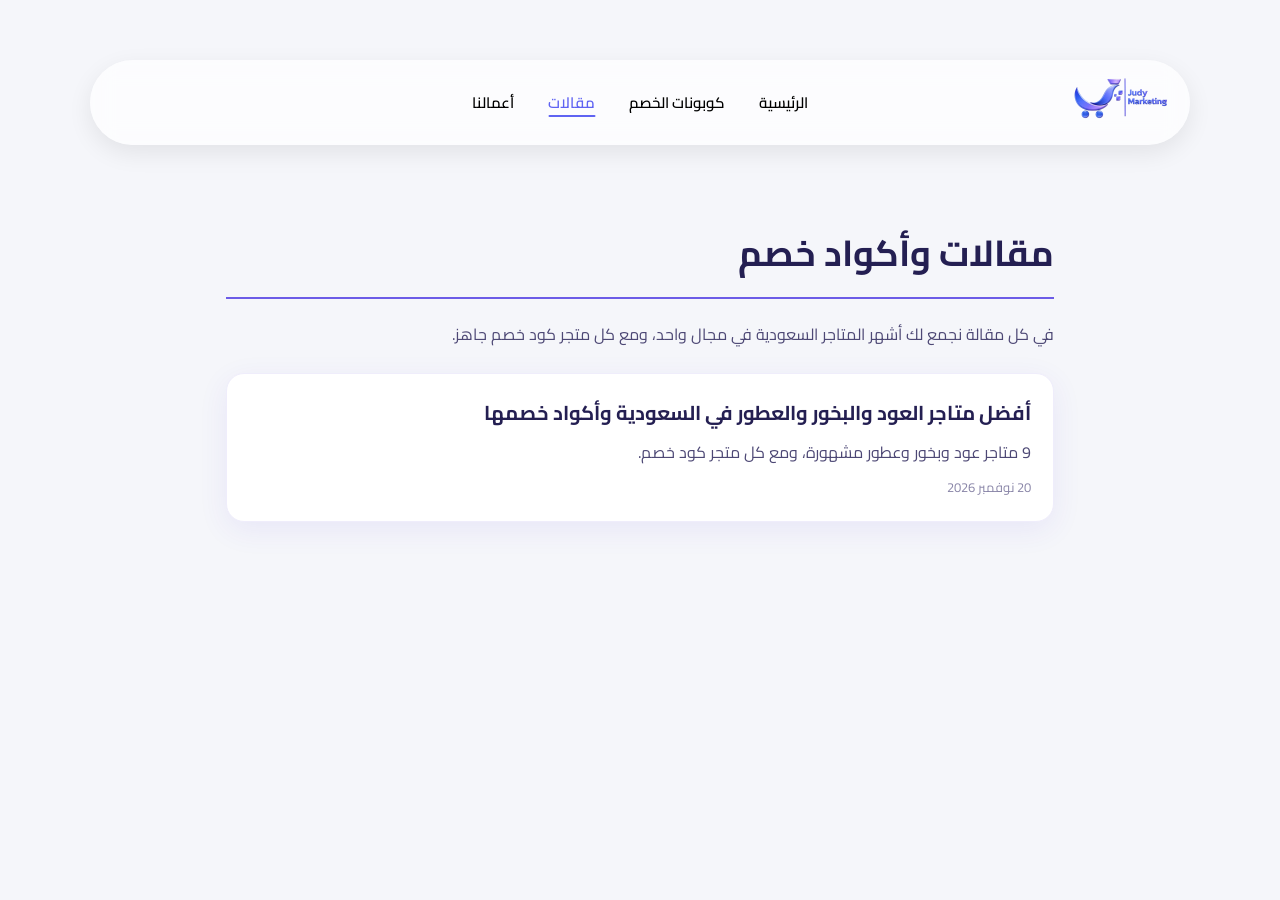
==== articles/index.html @ 6822280d "Article CTA to the 499 SAR basic store design package; articles list page and nav link Co-Authored-B" ====
<!DOCTYPE html>
<html lang="ar" dir="rtl">

<head>
    <meta charset="UTF-8">
    <meta name="viewport" content="width=device-width, initial-scale=1.0">
    <title>مقالات وأكواد خصم لأشهر المتاجر السعودية | Judy Marketing</title>
    <meta name="description" content="مقالات تجمع أشهر المتاجر السعودية في كل مجال، ومع كل متجر كود خصم جاهز.">
    <link rel="canonical" href="https://coupons.judymarketing.com/articles/">
    <link rel="icon" type="image/png" href="../assets/images/favicon.png">
    <link href="https://fonts.googleapis.com/css2?family=Cairo:wght@400;600;700;800&display=swap" rel="stylesheet">
    <link rel="stylesheet" href="../assets/css/style.css">
    <style>
        .list { max-width: 860px; margin: 0 auto; padding: 110px 16px 50px; }
        .list h1 { text-align: right; color: #241f52; font-size: clamp(26px, 4.4vw, 36px); }
        .list > p { color: #4d4875; margin: 0 0 24px; }
        .post { display: block; text-decoration: none; background: #fff; border-radius: 18px; padding: 20px 22px; margin: 14px 0; border: 1px solid #efedfb; box-shadow: 0 8px 30px rgba(72, 52, 212, .08); transition: transform .15s; }
        .post:hover { transform: translateY(-2px); }
        .post h2 { margin: 0 0 6px; font-size: 20px; color: #241f52; }
        .post p { margin: 0; color: #4d4875; }
        .post span { display: inline-block; margin-top: 8px; font-size: 13px; color: #8a86a8; }
    </style>
</head>

<body>
    <header class="navbar" id="navbar">
        <div class="nav-container">
            <a href="https://judymarketing.com" class="logo" aria-label="Judy Marketing">
                <img src="../assets/images/judy-logo.webp" alt="Judy Marketing">
            </a>
            <nav class="nav-links" aria-label="التنقل الرئيسي">
                <a href="https://judymarketing.com">الرئيسية</a>
                <a href="https://coupons.judymarketing.com/">كوبونات الخصم</a>
                <a href="https://coupons.judymarketing.com/articles/" class="active">مقالات</a>
                <a href="https://judy-portfolio-nine.vercel.app">أعمالنا</a>
            </nav>
        </div>
    </header>

    <main class="list">
        <h1>مقالات وأكواد خصم</h1>
        <p>في كل مقالة نجمع لك أشهر المتاجر السعودية في مجال واحد، ومع كل متجر كود خصم جاهز.</p>
        <!-- ARTICLES (newest first; the scheduled task adds new ones right below this line) -->
        <a class="post" href="oud/">
            <h2>أفضل متاجر العود والبخور والعطور في السعودية وأكواد خصمها</h2>
            <p>9 متاجر عود وبخور وعطور مشهورة، ومع كل متجر كود خصم.</p>
            <span>20 نوفمبر 2026</span>
        </a>
    </main>
</body>

</html>
---- assets/css/style.css ----
* {
    box-sizing: border-box;
    font-family: 'Cairo', sans-serif;
}
:root {
  --primary: #5f63f2;
  --primary-dark: #4d45d8;
  --primary-light: #eef0ff;
  --secondary: #6bbef2;
  --accent: #cbb8ff;
  --text: #1f2850;
  --muted: #66708c;
  --white: #ffffff;
  --surface: #F5F6FA;
  --border: #e9ebf5;
  --shadow: 0 16px 45px rgba(78, 77, 160, 0.10);
  --shadow-hover: 0 24px 55px rgba(78, 77, 160, 0.17);
}
html {
  scroll-behavior: smooth;
}
body {
    margin: 0;
    background: #f5f6fa;
      --sb-track-color: #dfe6e9;
  --sb-thumb-color: #6c5ce7;
  --sb-size: 4px;
}

body::-webkit-scrollbar {
  width: var(--sb-size);
}

body::-webkit-scrollbar-track {
  background: var(--sb-track-color);
  border-radius: 3px;
}

body::-webkit-scrollbar-thumb {
  background: var(--sb-thumb-color);
  border-radius: 3px;
}
a {
    text-decoration: none;
    color: inherit;
}
.container {
    max-width: 1100px;
    margin: auto;
    padding: 20px;
}
/* adv */
.top-banner {
    width: 100%;
    background: linear-gradient(100deg, var(--primary), #7b6cf6);
    color: white;
    display: flex;
    justify-content: center;
    align-items: center;
    gap: 15px;
    padding: 8px;
    font-size: 14px;
    position: sticky;
    top: 0;
    z-index: 2000;
}
.top-banner > span {
  display: flex;
  align-items: center;
  gap: 8px;
}
.whatsapp-btn {
  display: inline-flex;
  align-items: center;
  gap: 7px;
  padding: 7px 16px;
  background: #25D366;
  border-radius: 999px;
  font-weight: 700;
  transition: 0.25s ease;
}

.whatsapp-btn:hover {
  background: var(--white);
  color: var(--primary-dark);
  transform: translateY(-2px);
}



@media (max-width: 820px) {
  .top-banner {
    font-size: 12px;
  }
}

@media (max-width: 650px) {

  .top-banner {
    gap: 7px;
    padding: 9px 12px;
  }
  .top-banner > span {
    text-align: center;
  }
}

/* Navbar */
.navbar {
    position: sticky;
    top: 60px;
    z-index: 1000;
    width: 100%;
    transition: 0.3s ease;
}

/* Container */
.nav-container {
    max-width: 1100px;
    margin: auto;
    padding: 8px 20px;
    border-radius: 50px;
    display: grid;
    grid-template-columns: 1fr auto 1fr;
    align-items: center;
    background: rgba(255,255,255,0.7);
    backdrop-filter: blur(12px);
    box-shadow: 0 8px 25px rgba(0,0,0,0.08);
}

.logo img {
  width: 100px;
  max-height: 66px;
  object-fit: contain;
}

.nav-links {
  display: flex;
  align-items: center;
  justify-content: center;
  gap: 34px;
}

.nav-links a {
  font-size: 15px;
  font-weight: 600;
  position: relative;
  padding-block: 20px;
  transition: 0.25s ease;
}

.nav-links a::after {
  content: "";
  position: absolute;
  right: 50%;
  bottom: 20px;
  width: 0;
  height: 2px;
  border-radius: 10px;
  background: var(--primary);
  transform: translateX(50%);
  transition: 0.25s ease;
}

.nav-links a:hover,
.nav-links a.active {
  color: var(--primary);
}

.nav-links a:hover::after,
.nav-links a.active::after {
  width: 100%;
}


/* Responsive */
@media (max-width: 1050px) {
  .nav-links {
    gap: 20px;
  }
}

@media (max-width: 820px) {

  .nav-container {
    grid-template-columns: auto 1fr auto;
  }


}

@media (max-width: 650px) {
  .nav-container {
    width: min(100% - 24px, 1180px);
  }

  .nav-container {
    min-height: 70px;
    gap: 10px;
  }

  .logo img {
    width: 90px;
  }
  .nav-links a {
    font-size: 12px;
    font-weight: 500;
  }
}
/* Scroll effect */
.navbar.scrolled .nav-container {
    background: rgba(255,255,255,0.95);
    box-shadow: 0 10px 30px rgba(0,0,0,0.12);
}

/* Mobile */
@media (max-width: 600px) {
    .back-btn {
        font-size: 12px;
        padding: 6px 12px;
    }
}
/* Start Hero */


/* HERO */
.hero{
  padding: 40px 0;
  position: relative;
  overflow: hidden;
}

/* soft background shape like image */
.hero::before{
  content: "";
  position: absolute;
  width: 600px;
  height: 600px;
  background: radial-gradient(circle, #ede9fe, transparent 70%);
  top: 0;
  left: 0;
  z-index: -1;
}

.hero .container {
    display: flex;
    justify-content: space-between;
    align-items: center;
    gap: 50px;
    flex-wrap: wrap;
}

/* TEXT SIDE */
.hero-text{
  flex: 1;
}

.badge{
  background: #ede9fe;
  color: #6d28d9;
  padding: 6px 14px;
  border-radius: 20px;
  font-size: 13px;
}

.hero h1{
  font-size: 42px;
  margin: 20px 0;
  color: #111;
  line-height: 1.4;
}

.hero h1 span{
  color: #6d28d9;
  display: block;
}

.hero-text p{
  color: #666;
  line-height: 1.7;
}

/* BUTTONS */
.hero .buttons{
  margin-top: 20px;
}

.hero .btn{
  padding: 12px 18px;
  border-radius: 10px;
  text-decoration: none;
  margin-left: 10px;
  display: inline-block;
  font-weight: bold;
}

.hero .primary{
  background: #6d28d9;
  color: white;
}

.hero .secondary{
  border: 1px solid #ddd;
  color: #333;
  background-color: white;
}

/* STATS */
.hero .stats{
  margin-top: 25px;
  display: flex;
  gap: 15px;
  font-size: 14px;
  color: #777;
}

/* CARDS */
.hero-cards{
  display: flex;
  gap: 20px;
  position: relative;
}

.hero-cards::before {
  content: "";
  position: absolute;

  top: -120px;
  right: -120px;

  width: 550px;
  height: 550px;

  background: url('../images/bg-effects.png') no-repeat center;
  background-size: contain;

  opacity: 0.7;
  z-index: 0;
  pointer-events: none;
}
.hero .card{
  width: 235px;
  background: white;
  border-radius: 18px;
  padding: 15px;
  box-shadow: 0 10px 25px rgba(0,0,0,0.08);
  text-align: center;
  transform: rotate(-2deg);
  position: relative;
  z-index: 1;
}

.hero .card:nth-child(2){
  transform: rotate(3deg);
}
.hero .card img {
    width: 60px;
    height: 60px;
    border-radius: 12px;
}
.hero .card p {
    margin: 10px 0;
    color: #555;
    font-size: 14px;
}
/* LOGO */
.hero .logo{
  font-weight: bold;
  font-size: 18px;
  margin-bottom: 10px;
}

/* CODE */
.hero .code {
    background: #f2f0f8;
    padding: 6px;
    margin: 10px 0;
    border-radius: 10px;
    font-weight: bold;
    color: #6d28d9;
    border: 1px dashed #6d28d9;
}

/* BUTTON */
.hero .card button{
  background: #6d28d9;
  color: white;
  border: none;
  padding: 8px;
  width: 100%;
  border-radius: 10px;
  cursor: pointer;
}

/* LINK */
.hero .card a{
  display: block;
  margin-top: 8px;
  font-size: 12px;
  color: #6d28d9;
  text-decoration: none;
}
.stats {
  display: flex;
  gap: 20px;
  align-items: center;
}

.stats > div {
  display: flex;
  align-items: center;
  gap: 6px;
  position: relative;
  padding: 0 10px;
}

.stats > div:not(:last-child)::after {
  content: "";
  position: absolute;
  left: 0;
  top: 20%;
  height: 60%;
  width: 1px;
  background-color: #ccc;
}
/* End Hero */
/* Banner */
.banner img {
    width: 100%;
    border-radius: 15px;
    margin-bottom: 25px;
}

/* Title */
h1 {
    text-align: center;
    margin-bottom: 20px;
    color: #4834d4;
    font-size: 32px;
    padding-bottom: 10px;
    border-bottom: 2px solid #6c5ce7;
}
/* Categories */
.categories-wrapper {
    position: relative;
    display: flex;
    align-items: center;
    margin-bottom: 20px;
}

/* Scroll container */
.main-categories {
    display: flex;
    gap: 10px;
    padding: 0 0 14px;
}


.purpleColor {
    color: #6c5ce7;
}

.sub-categories {
    display: flex;
    gap: 10px;
    overflow-x: auto;
    scroll-behavior: smooth;
    padding: 5px 40px 14px;
    scrollbar-width: none;
}

.sub-categories::-webkit-scrollbar {
    display: none;
}

/* Buttons */

.main-categories button,
.sub-categories button {
    border: none;
    background: #f1f2f6;
    padding: 8px 18px;
    border-radius: 25px;
    cursor: pointer;
    white-space: nowrap;
    transition: 0.3s;
    font-size: 14px;
    color: #444;
}
.main-categories button {
    flex: 1;
    text-align: center;
}
/* Active */

.main-categories button.active,
.sub-categories button.active {
        background: linear-gradient(45deg, #6c5ce7, #4834d4);
    color: white;
    box-shadow: 0 4px 12px rgba(108, 92, 231, 0.3);
}
/* Hover */
.categories button:hover {
    background: #4834d4;
    color: white;
    transform: translateY(-2px);
}

/* Scroll buttons */
.scroll-btn {
    position: absolute;
    top: 50%;
    transform: translateY(-58%);
    background: white;
    border: none;
    width: 32px;
    height: 32px;
    border-radius: 50%;
    cursor: pointer;
    box-shadow: 0 3px 10px rgba(0,0,0,0.15);
    z-index: 2;
    font-size: 18px;
    line-height: 0;
    transition: 0.3s;
}

/* hover */
.scroll-btn:hover {
    background: #6c5ce7;
    color: white;
}

/* positions */
.scroll-btn.left {
    left: 0;
}

.scroll-btn.right {
    right: 0;
}

.categories-wrapper::before,
.categories-wrapper::after {
    content: "";
    position: absolute;
    top: 0;
    width: 40px;
    height: 100%;
    z-index: 1;
}

.categories-wrapper::before {
    left: 0;
    background: linear-gradient(to right, #f5f6fa, transparent);
}

.categories-wrapper::after {
    right: 0;
    background: linear-gradient(to left, #f5f6fa, transparent);
}
/* Grid */
.offers-grid {
    display: grid;
    grid-template-columns: repeat(2, 1fr);
    gap: 15px;
    width: 100%;
}
@media (min-width: 768px) {
    .offers-grid {
        grid-template-columns: repeat(3, 1fr);
        gap: 20px;
    }
}
@media (min-width: 1024px) {
    .offers-grid {
        grid-template-columns: repeat(4, 1fr);
        gap: 25px;
    }
}
@media (min-width: 1200px) {
    .offers-grid {
        grid-template-columns: repeat(4, 1fr);
        gap: 25px;
    }
}
@media (min-width: 1400px) {
    .offers-grid {
        grid-template-columns: repeat(4, 1fr);
        gap: 25px;
    }
}





/* Card */
.offer-card {
    background: white;
    border-radius: 12px;
    padding: 15px;
    position: relative;
    text-align: center;
    box-shadow: 0 3px 10px rgba(0, 0, 0, 0.1);
    border-top: 4px solid #6c5ce7;
    overflow: hidden;
    transition: transform 0.3s;
    width: 100%;
}

.offer-card::before {
    left: -30px;
}
.offer-card::after {
    right: -30px;
}
.offer-card::before, .offer-card::after {
    content: "";
    position: absolute;
    top: 50%;
    width: 60px;
    height: 60px;
    background: #6c5ce733;
    border-radius: 50%;
    transform: translateY(-50%);
    z-index: 1;
}
.offer-card:hover {
    transform: translateY(-3px);
}

/* Logo */
.app-logo {
    width: 60px;
    height: 60px;
    border-radius: 12px;
    margin: 0 auto 10px;
    overflow: hidden;
    display: flex;
    align-items: center;
    justify-content: center;
}
.content .content-entry img {
    margin: 0px;
}
.content .content-entry img {
    margin: 15px 0 25px;
}
.app-logo img {
    width: 100%;
    height: 100%;
    object-fit: cover;
}
img {
    max-width: 100%;
}

/* Name */
.app-name {
    font-weight: bold;
    color: #4834d4;
    font-size: 16px;
    margin-bottom: 15px;
}

/* Code */
.offer-code {
    display: flex;
    justify-content: space-between;
    align-items: center;
    background: #f3f2ff;
    padding: 8px 10px;
    border-radius: 6px;
    border: 1px dashed #6c5ce7;
    width: 100%;
}

.offers-grid .code {
    font-family: 'Courier New', monospace;
    font-weight: bold;
    color: #4834d4;
    font-size: 14px;
    flex: 1;
    text-align: center;
    letter-spacing: 1px;
    direction: ltr;
}

/* Button */
.offers-grid .copy-btn {
    background: linear-gradient(45deg, #6c5ce7, #4834d4);
    color: white;
    border: none;
    border-radius: 4px;
    padding: 5px 10px;
    cursor: pointer;
    font-size: 12px;
    transition: all 0.3s;
    white-space: nowrap;
}

.offers-grid .copy-btn:hover {
    opacity: 0.9;
    transform: scale(1.05);
}

.offers-grid .copy-btn.copied {
    background: #00b894 !important;
}

/* Description */
.offer-description {
    font-size: 13px;
    color: #666;
}

/* Instructions */
.instructions {
    text-align: center;
    margin: 25px 0;
    padding: 10px;
    background: linear-gradient(45deg, #6c5ce7, #4834d4);
    color: white;
    border-radius: 8px;
    font-size: 14px;
    width: 100%;
}


@media (max-width: 992px) {
    .hero .container {
        flex-direction: column;
        gap: 30px;
    }
    .badge {
        display: flex;
        justify-content: center;
    }
    .hero .buttons {
        display: flex;
        justify-content: center;
    }
    .hero .stats {
        justify-content: center;
    }
    .hero .hero-cards {
        width: 100%;
        justify-content: center;
    }
    .hero-cards::before {
        top: -115px;
        right: 19px;
    }
    .hero-text p {
        text-align: center;
    }
    .hero {
        padding: 0;
    }
    .hero .btn {
        font-size: 12px;
    }
}
/* Footer */
.custom-footer {
  position: relative;
  padding: 120px 0 0;
  color: var(--white);
  background: linear-gradient(120deg, #5054dd, #636af1 54%, #697fea);
  overflow: hidden;
}

.footer-curve {
  position: absolute;
  top: -74px;
  left: -5%;
  width: 110%;
  height: 145px;
  background: var(--surface);
  border-radius: 0 0 50% 50%;
}

.footer-content {
  position: relative;
  z-index: 2;
  width: min(1180px, calc(100% - 40px));
  margin-inline: auto;
  display: grid;
  grid-template-columns: 1.1fr 1fr 1.6fr;
  gap: 55px;
  padding-bottom: 45px;
}

.footer-brand img {
  width: 150px;
  margin-bottom: 15px;
  filter: brightness(0) invert(1);
}

.footer-brand p {
  max-width: 320px;
  margin: 0;
  color: rgba(255, 255, 255, 0.82);
  line-height: 1.9;
  font-size: 14px;
}

.footer-column h3 {
  margin: 0 0 20px;
  font-size: 18px;
}

.footer-social {
  display: flex;
  flex-wrap: wrap;
  gap: 11px;
}

.footer-social a {
  display: inline-flex;
  align-items: center;
  gap: 7px;
  padding: 9px 13px;
  border-radius: 999px;
  background: rgba(255, 255, 255, 0.14);
  border: 1px solid rgba(255, 255, 255, 0.18);
  font-size: 13px;
  transition: 0.25s ease;
}

.footer-social a:hover {
  background: var(--white);
  color: var(--primary-dark);
  transform: translateY(-2px);
}

.s-menu-footer-list {
  display: grid;
  grid-template-columns: repeat(2, minmax(0, 1fr));
  gap: 12px 25px;
}

.s-menu-footer-list a {
  color: rgba(255, 255, 255, 0.83);
  font-size: 13px;
  transition: 0.25s ease;
}

.s-menu-footer-list a:hover {
  color: var(--white);
  transform: translateX(-4px);
}

.footer-bottom {
  position: relative;
  z-index: 2;
  padding: 17px 20px;
  text-align: center;
  background: rgba(30, 35, 120, 0.15);
  border-top: 1px solid rgba(255, 255, 255, 0.12);
  color: rgba(255, 255, 255, 0.82);
  font-size: 13px;
}


/* Responsive */
@media (max-width: 1050px) {

  .footer-content {
    grid-template-columns: 1fr 1fr;
  }

  .footer-links {
    grid-column: 1 / -1;
  }
}


@media (max-width: 650px) {
  .footer-content {
    width: min(100% - 24px, 1180px);
  }

  .footer-content {
    grid-template-columns: 1fr;
    gap: 35px;
    text-align: center;
  }

  .footer-brand img {
    margin-inline: auto;
  }

  .footer-brand p {
    margin-inline: auto;
  }

  .footer-social {
    justify-content: center;
  }

  .footer-links {
    grid-column: auto;
  }

  .s-menu-footer-list {
    grid-template-columns: 1fr;
  }
}
/* scroll up */
#scrollTopBtn {
    position: fixed;
    bottom: 25px;
    left: 25px; /* في الـ RTL بيكون أحسن ناحية الشمال */
    width: 52px;
    height: 52px;
    border: none;
    border-radius: 50%;
    background: linear-gradient(135deg, #6d7cff, #5a63f2);
    color: #fff;
    font-size: 18px;
    cursor: pointer;
    box-shadow: 0 10px 25px rgba(93, 99, 242, 0.35);
    opacity: 0;
    visibility: hidden;
    transform: translateY(15px);
    transition: all .35s ease;
    z-index: 9999;
}

#scrollTopBtn.show {
    opacity: 1;
    visibility: visible;
    transform: translateY(0);
}

#scrollTopBtn:hover {
    transform: translateY(-4px) scale(1.08);
    box-shadow: 0 15px 35px rgba(93, 99, 242, .45);
}

#scrollTopBtn:active {
    transform: scale(.95);
}
/* بحث وعرض المزيد */
.offer-search { display: flex; justify-content: center; margin: 18px auto 6px; max-width: 520px; padding: 0 16px; }
.offer-search input { width: 100%; border: 1px solid #e3e1fb; background: #fff; border-radius: 25px; padding: 12px 20px; font: inherit; font-size: 15px; outline: none; transition: border-color .2s, box-shadow .2s; }
.offer-search input:focus { border-color: #6c5ce7; box-shadow: 0 0 0 4px rgba(108, 92, 231, .12); }
.load-more { display: none; margin: 26px auto 40px; border: none; cursor: pointer; padding: 12px 34px; border-radius: 25px; font: inherit; font-size: 15px; color: #fff; background: linear-gradient(45deg, #6c5ce7, #4834d4); box-shadow: 0 4px 12px rgba(108, 92, 231, .3); transition: transform .15s; }
.load-more:hover { transform: translateY(-2px); }
.load-more:active { transform: translateY(0) scale(.98); }
a.copy-btn { text-decoration: none; display: inline-flex; align-items: center; }
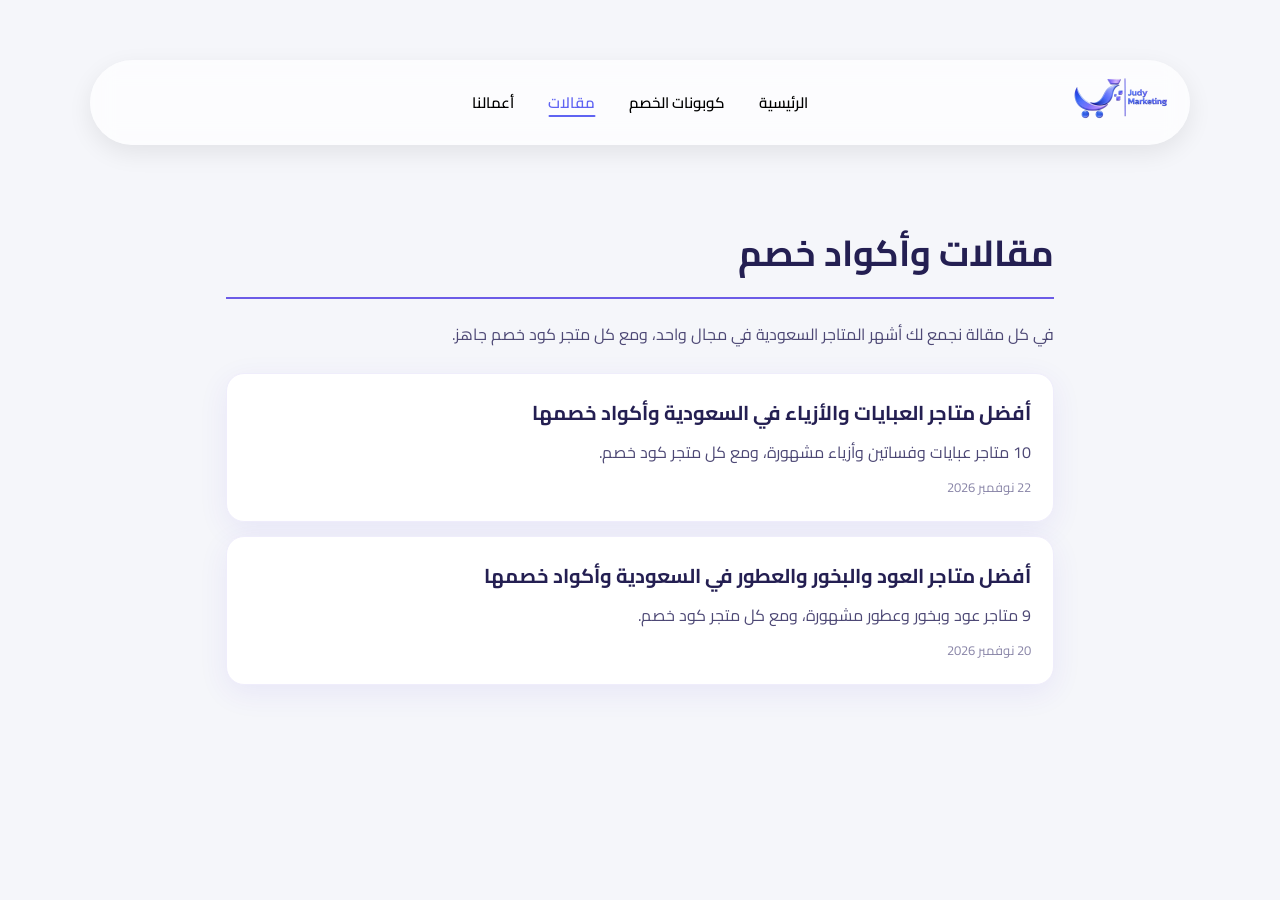
==== commit a8ff8cd4: "Article: الأزياء stores and discount codes Co-Authored-By: Claude Opus 5.5 <noreply@anthropic.com>" ====
--- a/articles/index.html
+++ b/articles/index.html
@@ -41,6 +41,11 @@
         <h1>مقالات وأكواد خصم</h1>
         <p>في كل مقالة نجمع لك أشهر المتاجر السعودية في مجال واحد، ومع كل متجر كود خصم جاهز.</p>
         <!-- ARTICLES (newest first; the scheduled task adds new ones right below this line) -->
+        <a class="post" href="abaya-fashion/">
+            <h2>أفضل متاجر العبايات والأزياء في السعودية وأكواد خصمها</h2>
+            <p>10 متاجر عبايات وفساتين وأزياء مشهورة، ومع كل متجر كود خصم.</p>
+            <span>22 نوفمبر 2026</span>
+        </a>
         <a class="post" href="oud/">
             <h2>أفضل متاجر العود والبخور والعطور في السعودية وأكواد خصمها</h2>
             <p>9 متاجر عود وبخور وعطور مشهورة، ومع كل متجر كود خصم.</p>
--- a/assets/css/style.css
+++ b/assets/css/style.css
@@ -944,9 +944,10 @@
 }
 /* بحث وعرض المزيد */
 .offer-search { display: flex; justify-content: center; margin: 18px auto 6px; max-width: 520px; padding: 0 16px; }
-.offer-search input { width: 100%; border: 1px solid #e3e1fb; background: #fff; border-radius: 25px; padding: 12px 20px; font: inherit; font-size: 15px; outline: none; transition: border-color .2s, box-shadow .2s; }
+.offer-search input { width: 100%; border: 1px solid #e3e1fb; background: #fff; color: #1d1846; -webkit-text-fill-color: #1d1846; caret-color: #6c5ce7; border-radius: 25px; padding: 12px 20px; font: inherit; font-size: 15px; outline: none; transition: border-color .2s, box-shadow .2s; }
 .offer-search input:focus { border-color: #6c5ce7; box-shadow: 0 0 0 4px rgba(108, 92, 231, .12); }
 .load-more { display: none; margin: 26px auto 40px; border: none; cursor: pointer; padding: 12px 34px; border-radius: 25px; font: inherit; font-size: 15px; color: #fff; background: linear-gradient(45deg, #6c5ce7, #4834d4); box-shadow: 0 4px 12px rgba(108, 92, 231, .3); transition: transform .15s; }
 .load-more:hover { transform: translateY(-2px); }
 .load-more:active { transform: translateY(0) scale(.98); }
 a.copy-btn { text-decoration: none; display: inline-flex; align-items: center; }
+.offer-search input::placeholder { color: #8a86a8; -webkit-text-fill-color: #8a86a8; opacity: 1; }
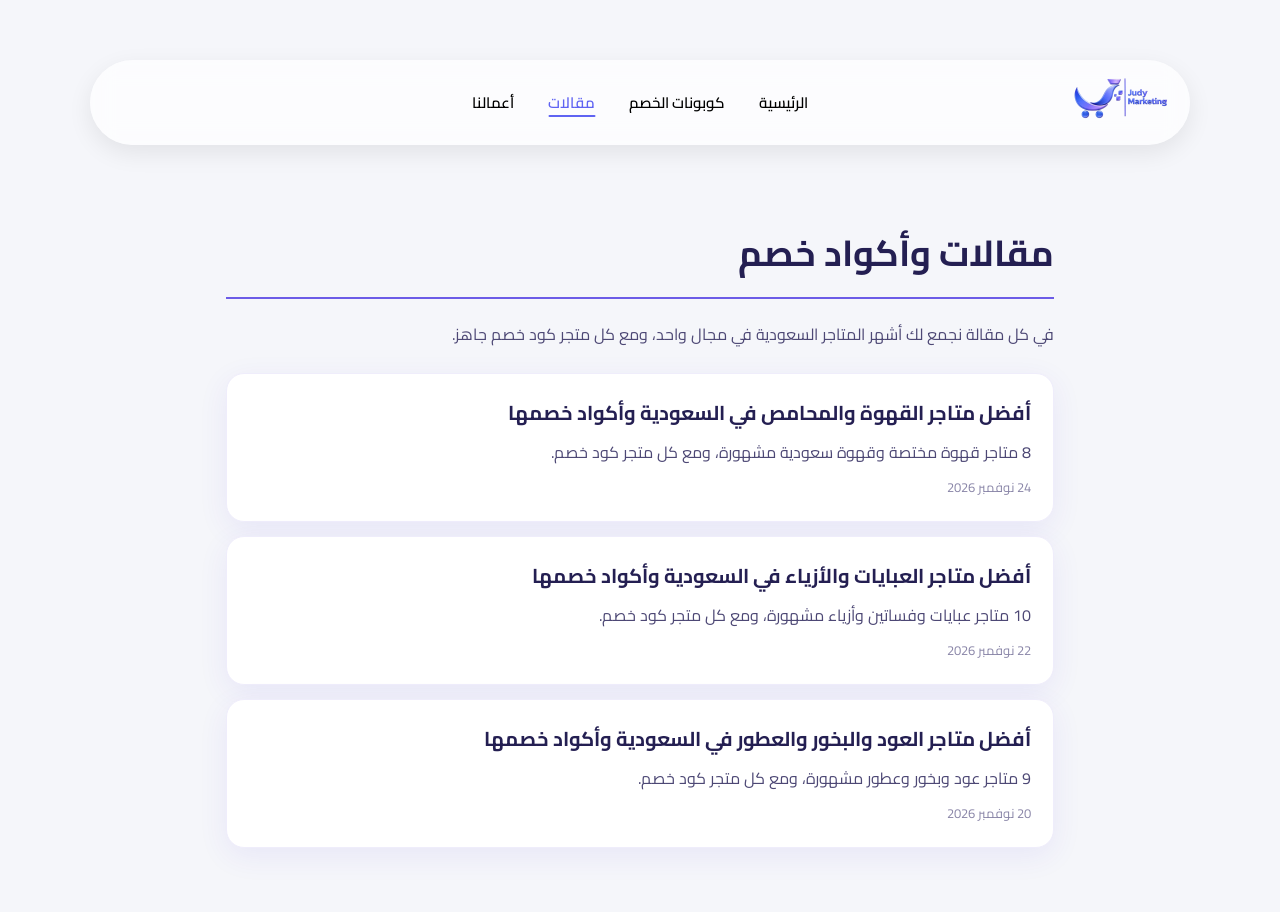
==== commit 50216a51: "Article: coffee stores and discount codes Co-Authored-By: Claude Opus 5.5 <noreply@anthropic.com>" ====
--- a/articles/index.html
+++ b/articles/index.html
@@ -41,6 +41,11 @@
         <h1>مقالات وأكواد خصم</h1>
         <p>في كل مقالة نجمع لك أشهر المتاجر السعودية في مجال واحد، ومع كل متجر كود خصم جاهز.</p>
         <!-- ARTICLES (newest first; the scheduled task adds new ones right below this line) -->
+        <a class="post" href="coffee/">
+            <h2>أفضل متاجر القهوة والمحامص في السعودية وأكواد خصمها</h2>
+            <p>8 متاجر قهوة مختصة وقهوة سعودية مشهورة، ومع كل متجر كود خصم.</p>
+            <span>24 نوفمبر 2026</span>
+        </a>
         <a class="post" href="abaya-fashion/">
             <h2>أفضل متاجر العبايات والأزياء في السعودية وأكواد خصمها</h2>
             <p>10 متاجر عبايات وفساتين وأزياء مشهورة، ومع كل متجر كود خصم.</p>
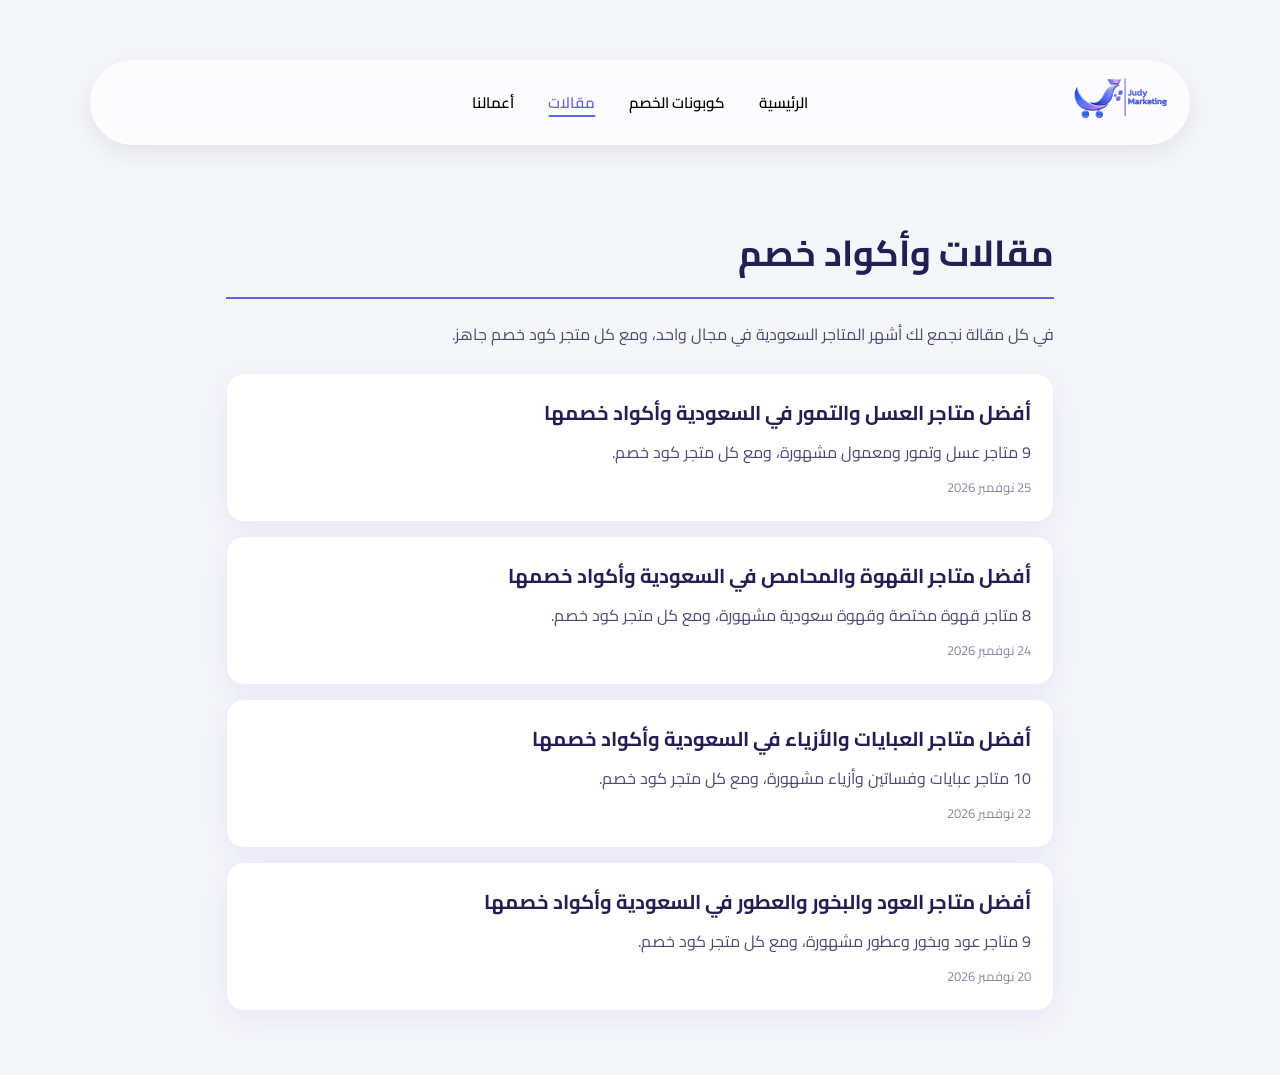
==== commit a67c6942: "Article: honey and dates stores and discount codes Co-Authored-By: Claude Opus 5.5 <noreply@anthropi" ====
--- a/articles/index.html
+++ b/articles/index.html
@@ -41,6 +41,11 @@
         <h1>مقالات وأكواد خصم</h1>
         <p>في كل مقالة نجمع لك أشهر المتاجر السعودية في مجال واحد، ومع كل متجر كود خصم جاهز.</p>
         <!-- ARTICLES (newest first; the scheduled task adds new ones right below this line) -->
+        <a class="post" href="honey-dates/">
+            <h2>أفضل متاجر العسل والتمور في السعودية وأكواد خصمها</h2>
+            <p>9 متاجر عسل وتمور ومعمول مشهورة، ومع كل متجر كود خصم.</p>
+            <span>25 نوفمبر 2026</span>
+        </a>
         <a class="post" href="coffee/">
             <h2>أفضل متاجر القهوة والمحامص في السعودية وأكواد خصمها</h2>
             <p>8 متاجر قهوة مختصة وقهوة سعودية مشهورة، ومع كل متجر كود خصم.</p>
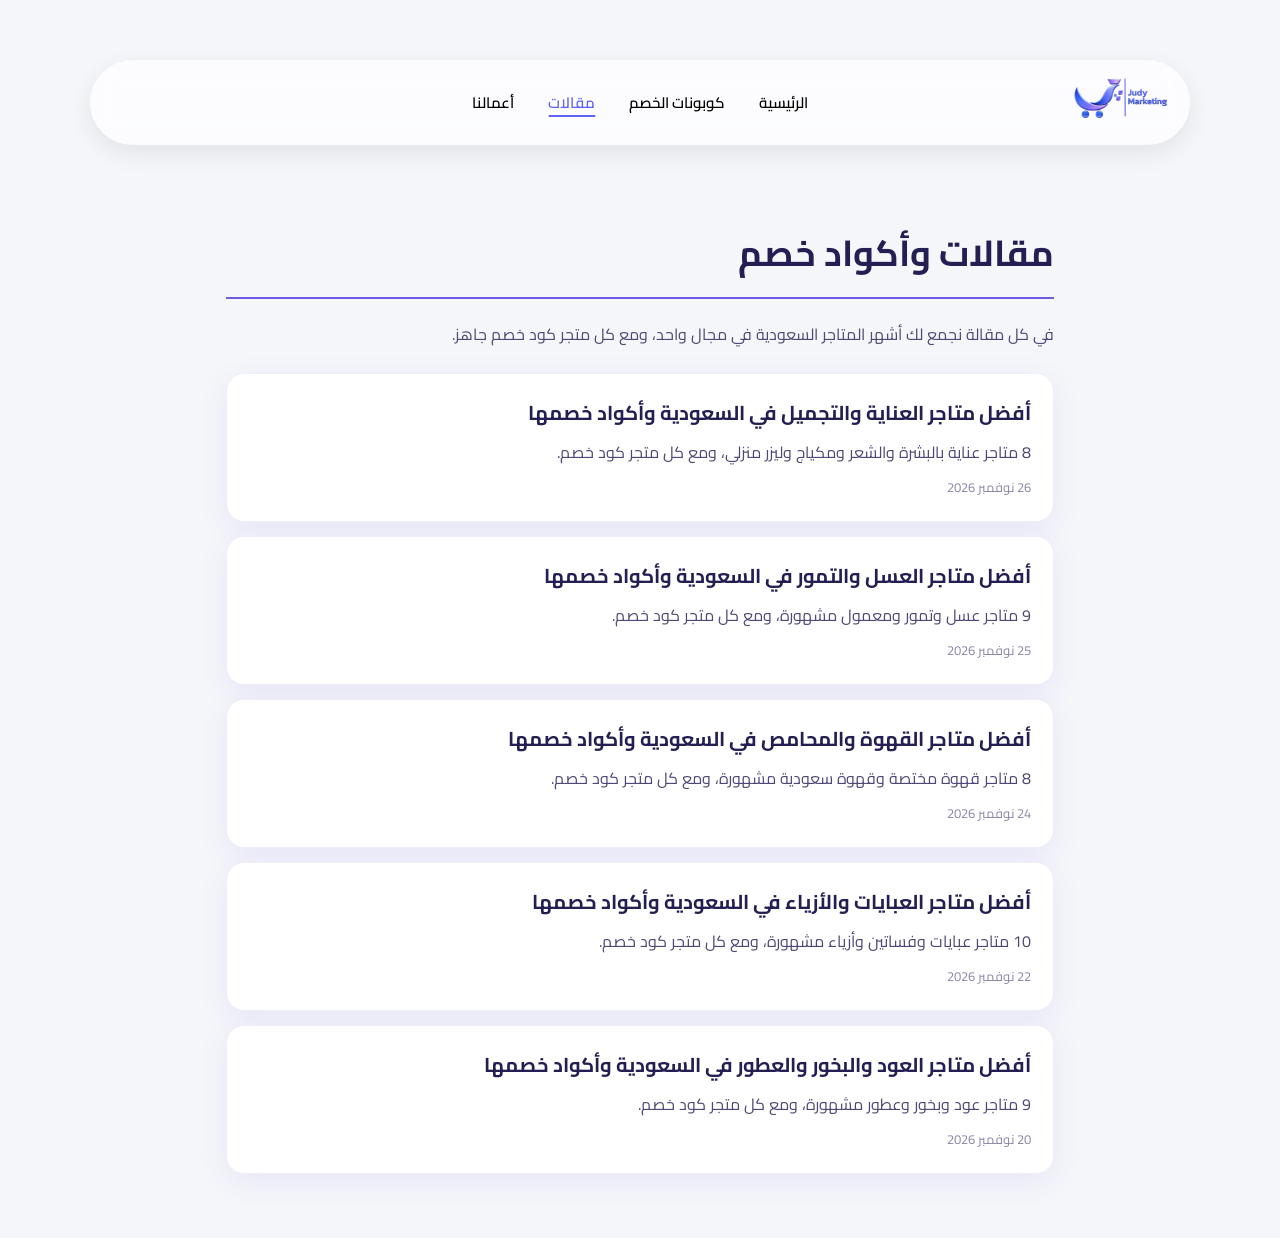
==== commit 7fda0970: "Article: العناية والتجميل stores and discount codes Co-Authored-By: Claude Opus 5.5 <noreply@anthrop" ====
--- a/articles/index.html
+++ b/articles/index.html
@@ -41,6 +41,11 @@
         <h1>مقالات وأكواد خصم</h1>
         <p>في كل مقالة نجمع لك أشهر المتاجر السعودية في مجال واحد، ومع كل متجر كود خصم جاهز.</p>
         <!-- ARTICLES (newest first; the scheduled task adds new ones right below this line) -->
+        <a class="post" href="beauty-care/">
+            <h2>أفضل متاجر العناية والتجميل في السعودية وأكواد خصمها</h2>
+            <p>8 متاجر عناية بالبشرة والشعر ومكياج وليزر منزلي، ومع كل متجر كود خصم.</p>
+            <span>26 نوفمبر 2026</span>
+        </a>
         <a class="post" href="honey-dates/">
             <h2>أفضل متاجر العسل والتمور في السعودية وأكواد خصمها</h2>
             <p>9 متاجر عسل وتمور ومعمول مشهورة، ومع كل متجر كود خصم.</p>
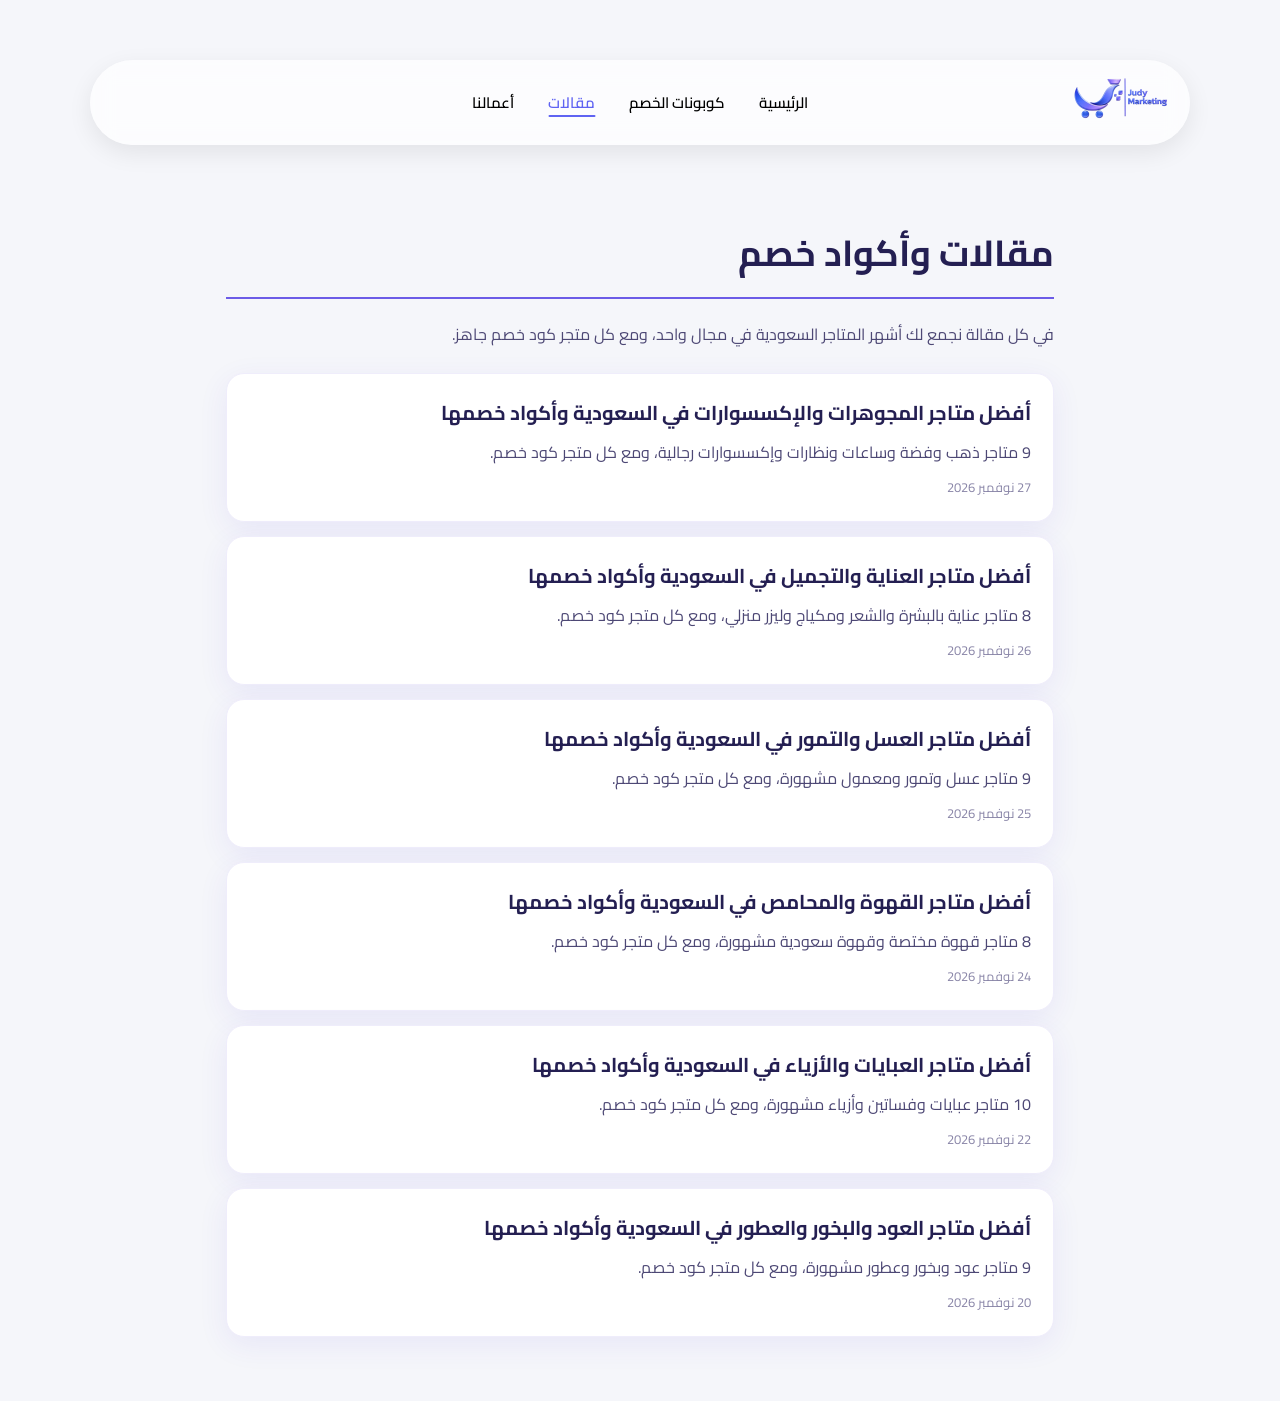
==== commit 8549ed4d: "Article: jewelry and accessories stores and discount codes Co-Authored-By: Claude Opus 5.5 <noreply@" ====
--- a/articles/index.html
+++ b/articles/index.html
@@ -41,6 +41,11 @@
         <h1>مقالات وأكواد خصم</h1>
         <p>في كل مقالة نجمع لك أشهر المتاجر السعودية في مجال واحد، ومع كل متجر كود خصم جاهز.</p>
         <!-- ARTICLES (newest first; the scheduled task adds new ones right below this line) -->
+        <a class="post" href="jewelry-watches/">
+            <h2>أفضل متاجر المجوهرات والإكسسوارات في السعودية وأكواد خصمها</h2>
+            <p>9 متاجر ذهب وفضة وساعات ونظارات وإكسسوارات رجالية، ومع كل متجر كود خصم.</p>
+            <span>27 نوفمبر 2026</span>
+        </a>
         <a class="post" href="beauty-care/">
             <h2>أفضل متاجر العناية والتجميل في السعودية وأكواد خصمها</h2>
             <p>8 متاجر عناية بالبشرة والشعر ومكياج وليزر منزلي، ومع كل متجر كود خصم.</p>
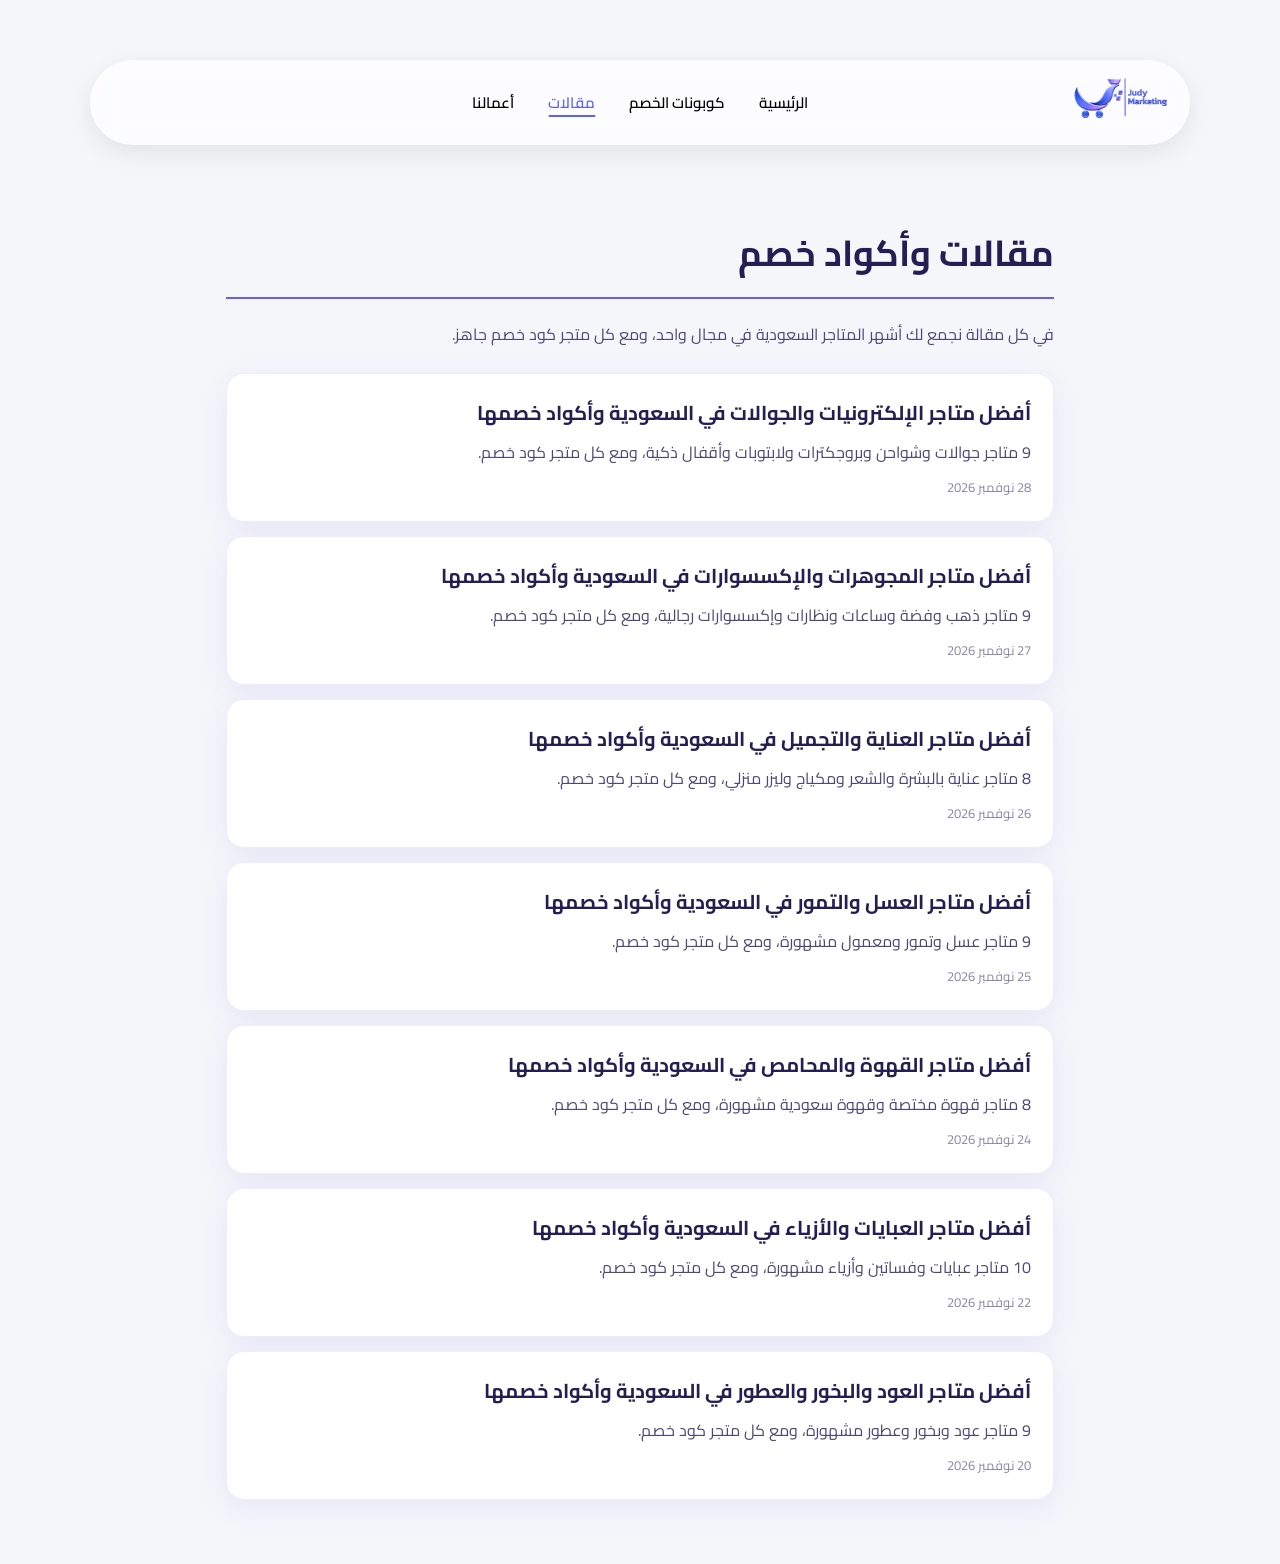
==== commit bef55ded: "Article: electronics stores and discount codes Co-Authored-By: Claude Opus 5.5 <noreply@anthropic.co" ====
--- a/articles/index.html
+++ b/articles/index.html
@@ -41,6 +41,11 @@
         <h1>مقالات وأكواد خصم</h1>
         <p>في كل مقالة نجمع لك أشهر المتاجر السعودية في مجال واحد، ومع كل متجر كود خصم جاهز.</p>
         <!-- ARTICLES (newest first; the scheduled task adds new ones right below this line) -->
+        <a class="post" href="electronics/">
+            <h2>أفضل متاجر الإلكترونيات والجوالات في السعودية وأكواد خصمها</h2>
+            <p>9 متاجر جوالات وشواحن وبروجكترات ولابتوبات وأقفال ذكية، ومع كل متجر كود خصم.</p>
+            <span>28 نوفمبر 2026</span>
+        </a>
         <a class="post" href="jewelry-watches/">
             <h2>أفضل متاجر المجوهرات والإكسسوارات في السعودية وأكواد خصمها</h2>
             <p>9 متاجر ذهب وفضة وساعات ونظارات وإكسسوارات رجالية، ومع كل متجر كود خصم.</p>
